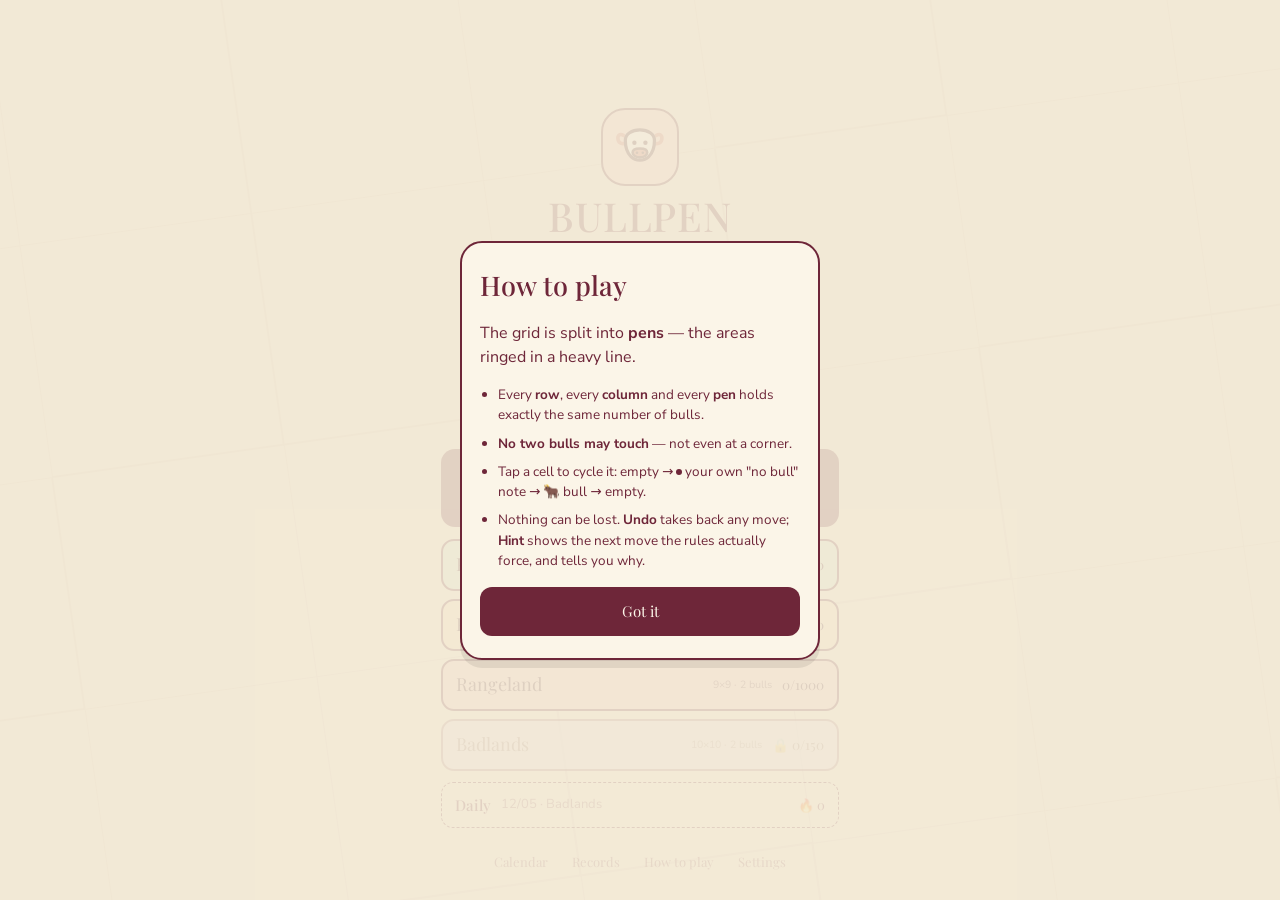
==== index.html @ 4e5bcc03 "Point at the hinted line with arrows, and make the trial hints opt-in Two changes Ruta asked for aft" ====
<!DOCTYPE html>
<html lang="en">
<head>
<meta charset="utf-8">
<meta name="viewport" content="width=device-width, initial-scale=1, viewport-fit=cover, user-scalable=no">
<meta name="theme-color" content="#F3EAD6" id="meta-theme">
<meta name="color-scheme" content="light dark">
<meta name="description" content="Star Battle, penned. Place the bulls so every row, column and pen holds its quota — and no two ever touch.">
<!-- the three iOS ones -->
<meta name="apple-mobile-web-app-capable" content="yes">
<meta name="apple-mobile-web-app-status-bar-style" content="default">
<meta name="apple-mobile-web-app-title" content="BULLPEN">
<meta name="mobile-web-app-capable" content="yes">
<title>BULLPEN</title>
<link rel="manifest" href="manifest.webmanifest">
<link rel="apple-touch-icon" href="icons/apple-touch-icon.png">
<link rel="icon" href="icons/favicon-32.png" sizes="32x32">
<link rel="preconnect" href="https://fonts.googleapis.com">
<link rel="preconnect" href="https://fonts.gstatic.com" crossorigin>
<link href="https://fonts.googleapis.com/css2?family=Playfair+Display:ital,wght@0,400;0,500;0,600;1,400;1,600&family=Nunito+Sans:wght@400;600;700&display=swap" rel="stylesheet">
<link rel="stylesheet" href="css/style.css">
</head>
<body>

<!-- The bull mark, defined once and instanced everywhere. Per-instance colour
     comes from --horn / --face / --bullink, so one symbol serves every pen. -->
<svg width="0" height="0" style="position:absolute" aria-hidden="true">
  <symbol id="bull" viewBox="0 0 32 30">
    <path d="M6 8C3.5 6.5 2 8 2.5 10.5C3 13 5.5 13.5 7.5 12.5" stroke="var(--horn)" stroke-width="2.2" stroke-linecap="round" fill="none"/>
    <path d="M26 8c2.5-1.5 4 0 3.5 2.5C29 13 26.5 13.5 24.5 12.5" stroke="var(--horn)" stroke-width="2.2" stroke-linecap="round" fill="none"/>
    <path d="M7 11c0-4 4-6.5 9-6.5s9 2.5 9 6.5c0 5-1.5 8-3.5 10-1.6 1.6-3.4 2.2-5.5 2.2s-3.9-.6-5.5-2.2C8.5 19 7 16 7 11Z" fill="var(--face)" stroke="var(--bullink)" stroke-width="2"/>
    <circle cx="12.6" cy="12.4" r="1.35" fill="var(--bullink)"/>
    <circle cx="19.4" cy="12.4" r="1.35" fill="var(--bullink)"/>
    <path d="M11.5 18.5c0-1.6 2-2.5 4.5-2.5s4.5.9 4.5 2.5-2 3-4.5 3-4.5-1.4-4.5-3Z" fill="var(--horn)" stroke="var(--bullink)" stroke-width="1.6"/>
    <circle cx="14.2" cy="18.6" r=".8" fill="var(--bullink)"/>
    <circle cx="17.8" cy="18.6" r=".8" fill="var(--bullink)"/>
  </symbol>
</svg>

<!-- ============================================================== HOME -->
<section class="screen on" id="screen-home">
  <div class="plan" id="home-plan" aria-hidden="true"></div>
  <div class="pad home">
    <div class="grow half"></div>
    <div class="brand">
      <div class="appmark"><svg class="bullsvg"><use href="#bull"/></svg></div>
      <h1 class="title">BULLPEN</h1>
      <p class="tagline">One bull per pen. None may touch.</p>
    </div>
    <div class="grow"></div>

    <button class="primary" id="btn-continue" type="button">
      <span id="continue-main">Play</span><small id="continue-sub"></small>
    </button>

    <div class="tierrows" id="tier-list"></div>

    <button class="dailyrow" id="btn-daily" type="button">
      <b>Daily</b><span class="dim" id="daily-date"></span>
      <span class="streak" id="home-streak"></span>
    </button>

    <div class="homebar">
      <button class="linkbtn" id="btn-calendar" type="button">Calendar</button>
      <button class="linkbtn" id="btn-records" type="button">Records</button>
      <button class="linkbtn" id="btn-howto" type="button">How to play</button>
      <button class="linkbtn" id="btn-settings" type="button">Settings</button>
    </div>
  </div>
</section>

<!-- ============================================================== GAME -->
<section class="screen" id="screen-game">
  <div class="pad game">
    <div class="topbar">
      <button class="iconbtn" id="btn-map" type="button" aria-label="Level select">
        <span class="gridicon"><i></i><i></i><i></i><i></i><i></i><i></i><i></i><i></i><i></i></span>
      </button>
      <button class="iconbtn homebtn" id="btn-tohome" type="button" aria-label="Home">⌂</button>
      <!-- The timer pill IS the pause control. It already stands for elapsed
           time, so tapping it to stop the clock needs no explaining and costs
           the tight top bar no extra chrome. -->
      <button class="timer" id="btn-pause" type="button" aria-label="Pause">
        <span class="pausebars" aria-hidden="true"><i></i><i></i></span>
        <span id="timer">0:00</span>
      </button>
    </div>

    <div class="levelbar">
      <div class="bignum" id="big-num"></div>
      <div class="levelrow">
        <button class="arw" id="btn-prev" type="button" aria-label="Previous level">◀</button>
        <span class="lbl" id="level-lbl">Level</span>
        <button class="arw" id="btn-next" type="button" aria-label="Next level">▶</button>
      </div>
      <!-- The rule of the board you are actually on, in words. Driven by
           Game.k, so it can never disagree with the grid above it. -->
      <div class="rulelbl" id="rule-lbl"></div>
    </div>

    <!-- The board and its hint gutter. The markers live OUTSIDE .board because
         .board clips to its own rounded frame; they sit in .pad's 16px padding. -->
    <div class="boardwrap" id="boardwrap">
      <div class="board" id="board"></div>
      <div class="hintmarks" id="hintmarks" aria-hidden="true"></div>
    </div>

    <div class="remain">
      <div class="lbl">Remaining Bulls</div>
      <div class="pips" id="remain-pips"></div>
    </div>

    <div class="hintbar" id="hintbar" hidden></div>

    <div class="tools">
      <button class="tool" id="btn-clear" type="button"><b>🗑</b><span>Clear</span></button>
      <button class="tool" id="btn-undo" type="button"><b>↺</b><span>Undo</span></button>
      <button class="tool" id="btn-hint" type="button"><b>💡</b><span>Hint</span></button>
    </div>
  </div>
</section>

<!-- =========================================================== LEVEL MAP -->
<section class="screen" id="screen-map">
  <div class="pad">
    <div class="pagehead">
      <button class="iconbtn" id="map-back" type="button" aria-label="Back">‹</button>
      <div><h2 id="map-name">Paddock</h2><p class="sub" id="map-sub"></p></div>
    </div>
    <div class="chips" id="map-tiers"></div>
    <div class="gate" id="map-gate" hidden></div>
    <div class="pagestrip" id="map-pages"></div>
    <div class="lvlgrid" id="map-grid"></div>
  </div>
</section>

<!-- ============================================================= DAILY -->
<section class="screen" id="screen-daily">
  <div class="pad">
    <div class="pagehead">
      <button class="iconbtn" id="daily-back" type="button" aria-label="Back">‹</button>
      <div><h2>Daily</h2><p class="sub" id="daily-month"></p></div>
    </div>
    <button class="primary" id="btn-daily-play" type="button">
      <span id="daily-play-main">Play today</span><small id="daily-play-sub"></small>
    </button>
    <div class="streakbar">
      <div><b id="daily-streak-n">0</b><span id="daily-streak-lab">day streak</span></div>
      <div class="freezes" id="daily-freezes"></div>
    </div>
    <div class="cal">
      <div class="calhead" id="cal-head"></div>
      <div class="calgrid" id="cal-grid"></div>
    </div>
    <p class="note">Past days stay playable. Future days unlock on the day.</p>
  </div>
</section>

<!-- =========================================================== RECORDS -->
<section class="screen" id="screen-records">
  <div class="pad">
    <div class="pagehead">
      <button class="iconbtn" id="records-back" type="button" aria-label="Back">‹</button>
      <div><h2>Records</h2><p class="sub">Best, average and where you're heading.</p></div>
    </div>
    <div id="records-list"></div>
    <div class="recdaily" id="records-daily"></div>
  </div>
</section>

<!-- ========================================================== SETTINGS -->
<section class="screen" id="screen-settings">
  <div class="pad">
    <div class="pagehead">
      <button class="iconbtn" id="settings-back" type="button" aria-label="Back">‹</button>
      <div><h2>Settings</h2><p class="sub">Theme, sound and progress.</p></div>
    </div>
    <h3 class="seth">Theme</h3>
    <div class="themes" id="theme-list"></div>
    <h3 class="seth">Sound</h3>
    <button class="rowbtn" id="btn-mute" type="button">Sound<span id="mute-state">On</span></button>
    <h3 class="seth">Progress</h3>
    <button class="rowbtn" id="btn-howto2" type="button">How to play<span>›</span></button>
    <button class="rowbtn danger" id="btn-reset" type="button">Reset all progress<span>⌫</span></button>
    <p class="note" id="about-line"></p>
  </div>
</section>

<!-- ============================================================== WIN -->
<div class="dlg" id="dlg-win">
  <div class="confetti" id="confetti" aria-hidden="true"></div>
  <div class="wincard">
    <div class="bulltop"><svg class="bullsvg"><use href="#bull"/></svg></div>
    <div class="winboard" id="winboard" aria-hidden="true"></div>
    <h3 id="win-word">Penned!</h3>
    <p class="sublbl" id="win-sub"></p>
    <div class="starrow" id="win-stars">
      <span class="st"><svg class="bullsvg"><use href="#bull"/></svg></span>
      <span class="st"><svg class="bullsvg"><use href="#bull"/></svg></span>
      <span class="st"><svg class="bullsvg"><use href="#bull"/></svg></span>
    </div>
    <div class="stats">
      <div class="stat"><b id="win-time">0:00</b><span>Time</span></div>
      <div class="stat"><b id="win-mid-v">—</b><span id="win-mid-k">Par</span></div>
      <div class="stat"><b id="win-best">—</b><span id="win-best-k">Your best</span></div>
    </div>
    <div class="rankbadge" id="win-rank" hidden></div>
    <p class="best" id="win-note"></p>
    <div class="winbtns">
      <button class="wb ghost" id="btn-win-home" type="button">Home</button>
      <button class="wb solid" id="btn-win-next" type="button">Next ▶</button>
    </div>
  </div>
</div>

<!-- ============================================================= PAUSE -->
<!-- OPAQUE, not a blur: a blurred board can be read off a screenshot, and a
     pause that leaves the board legible stops the clock without stopping the
     solving — which would make par, records and every best time meaningless. -->
<div class="pauseveil" id="pause-veil" hidden>
  <div class="pausecard">
    <div class="bulltop"><svg class="bullsvg"><use href="#bull"/></svg></div>
    <h3>Paused</h3>
    <p class="sublbl" id="pause-where"></p>
    <div class="pauseclock" id="pause-time">0:00</div>
    <p class="best">The board is covered and the clock is stopped.</p>
    <div class="winbtns">
      <button class="wb ghost" id="btn-pause-home" type="button">Home</button>
      <button class="wb solid" id="btn-pause-resume" type="button">Resume</button>
    </div>
  </div>
</div>

<!-- ============================================================ HOW TO -->
<div class="dlg" id="dlg-howto">
  <div class="wincard howto">
    <h3>How to play</h3>
    <p>The grid is split into <b>pens</b> — the areas ringed in a heavy line.</p>
    <ul>
      <li>Every <b>row</b>, every <b>column</b> and every <b>pen</b> holds exactly the same number of bulls.</li>
      <li><b>No two bulls may touch</b> — not even at a corner.</li>
      <li>Tap a cell to cycle it: empty → <span class="inlinedot"></span> your own "no bull" note → 🐂 bull → empty.</li>
      <li>Nothing can be lost. <b>Undo</b> takes back any move; <b>Hint</b> shows the next move the rules actually force, and tells you why.</li>
    </ul>
    <div class="winbtns one">
      <button class="wb solid" id="btn-howto-close" type="button">Got it</button>
    </div>
  </div>
</div>

<!-- ======================================================== BUSY VEIL -->
<div class="busy" id="busy" hidden><span>Laying out the pens…</span></div>

<!-- the certified logic core, in load order -->
<script src="js/rng.js"></script>
<script src="js/solver.js"></script>
<script src="js/generator.js"></script>
<!-- the shared meta-layer, vendored by games/_shared/sync.js -->
<script src="js/meta/store.js"></script>
<script src="js/meta/rng.js"></script>
<script src="js/meta/progress.js"></script>
<script src="js/meta/daily.js"></script>
<script src="js/meta/records.js"></script>
<script src="js/meta/rank.js"></script>
<script src="js/meta/index.js"></script>
<!-- the app layer -->
<script src="js/par.js"></script>
<script src="js/levels.js"></script>
<script src="js/meta-config.js"></script>
<script src="js/theme.js"></script>
<script src="js/sound.js"></script>
<script src="js/game.js"></script>
<script src="js/meta-ui.js"></script>
<script src="js/ui.js"></script>
</body>
</html>
---- css/style.css ----
/* BULLPEN — the whole stylesheet.

   Soft paper-flat, per the brief: no gradients, no glass, no neumorphism. One
   very soft shadow, on cards only. The board is ruled, not raised. Spacing
   snaps to 4 / 8 / 16 / 24 / 32. Every colour is a custom property set by
   js/theme.js, so a theme switch never needs a re-render.

   Mobile-first, iPhone portrait; the desktop rule at the bottom just centres
   the same 430px column. */

:root {
  --bg: #F3EAD6; --card: #FBF5E8; --chip: #E7DCC2;
  --rule: #6E2639; --ink: #6E2639; --face: #fff; --bullink: #4a1b28;
  --serif: "Playfair Display", Georgia, serif;
  --sans: "Nunito Sans", system-ui, -apple-system, sans-serif;
  --pad: 16px;
}

* { box-sizing: border-box; -webkit-tap-highlight-color: transparent; }

html, body {
  margin: 0; padding: 0; height: 100%;
  background: var(--bg); color: var(--ink);
  font-family: var(--sans); line-height: 1.5;
  /* pull-to-refresh and rubber-banding off: the board is a tap surface */
  overscroll-behavior: none;
  -webkit-text-size-adjust: 100%;
}

button { font: inherit; color: inherit; background: none; border: 0; cursor: pointer; }
h1, h2, h3, .serif { font-family: var(--serif); font-weight: 500; }

/* Every tappable thing gets the app's tactile snap. */
button:active, .tappable:active { transform: scale(.92); }
button, .tappable { transition: transform .12s cubic-bezier(.34,1.4,.64,1); }
@media (prefers-reduced-motion: reduce) {
  * { animation-duration: .001ms !important; transition-duration: .001ms !important; }
}

/* ------------------------------------------------------------- screens */

.screen {
  position: fixed; inset: 0; display: none; overflow-y: auto; overflow-x: hidden;
  -webkit-overflow-scrolling: touch;
}
.screen.on { display: block; animation: rise .26s ease both; }
@keyframes rise { from { opacity: 0; transform: translateY(8px); } to { opacity: 1; transform: none; } }

.pad {
  position: relative; z-index: 2;
  min-height: 100%;
  padding: calc(env(safe-area-inset-top) + 16px) calc(env(safe-area-inset-right) + var(--pad))
           calc(env(safe-area-inset-bottom) + 16px) calc(env(safe-area-inset-left) + var(--pad));
  display: flex; flex-direction: column;
}
.grow { flex: 1 1 auto; min-height: 8px; }
.grow.half { flex: .5; }
.dim { opacity: .65; }
.note { font-size: 12px; opacity: .6; margin: 16px 0 0; }

/* --------------------------------------------------------------- home */

/* The stock plan: the pen boundaries themselves drawn large across the whole
   screen, tilted, at ~13%. Built by js/meta-ui.js from a fixed 7x7 map. */
.plan {
  position: absolute; inset: -8% -14%; z-index: 1; opacity: .13;
  display: grid; grid-template-columns: repeat(7, 1fr);
  transform: rotate(-8deg); pointer-events: none;
}
.is-dark .plan { opacity: .17; }
.plan i { display: block; aspect-ratio: 1; }

.brand { text-align: center; }
.appmark {
  width: 78px; height: 78px; margin: 0 auto 10px; border-radius: 24px;
  background: var(--p0f); border: 2.5px solid var(--rule);
  display: flex; align-items: center; justify-content: center;
  --horn: var(--p0d);
}
.appmark .bullsvg { width: 70%; height: 70%; }
.bullsvg { width: 100%; height: 100%; display: block; }
.title { font-size: 40px; letter-spacing: .02em; margin: 0; line-height: 1; }
.tagline { font-family: var(--serif); font-style: italic; font-size: 14.5px; opacity: .72; margin: 8px 0 0; }

.primary {
  display: block; width: 100%; background: var(--rule); color: var(--card);
  border-radius: 14px; text-align: center; font-family: var(--serif); font-size: 19px;
  padding: 15px; margin-bottom: 12px; min-height: 44px;
}
.primary small {
  display: block; font-family: var(--sans); font-size: 11px; opacity: .75;
  letter-spacing: .1em; text-transform: uppercase; margin-top: 3px;
}

.tierrows { display: grid; gap: 8px; margin-bottom: 11px; }
.tierrow {
  display: flex; align-items: center; gap: 10px; width: 100%;
  border: 2.5px solid var(--rule); border-radius: 13px; padding: 0 13px;
  min-height: 52px; color: var(--bullink); text-align: left;
}
.is-dark .tierrow { color: var(--ink); }
.tierrow .nm { font-family: var(--serif); font-size: 18px; flex: 1; }
.tierrow .mt { font-size: 10.5px; opacity: .72; }
.tierrow .pg { font-family: var(--serif); font-size: 13.5px; }
.tierrow.locked { opacity: .55; }

.dailyrow {
  display: flex; align-items: center; gap: 10px; width: 100%;
  padding: 11px 13px; border-radius: 12px; border: 1.5px dashed var(--rule);
  font-size: 13px; min-height: 44px;
}
.dailyrow b { font-family: var(--serif); font-size: 15px; font-weight: 500; }
.dailyrow .streak { margin-left: auto; font-family: var(--serif); font-size: 13px; }
.dailyrow.done { background: var(--chip); border-style: solid; }

.homebar { display: flex; justify-content: center; gap: 4px; margin-top: 12px; flex-wrap: wrap; }
.linkbtn {
  font-family: var(--serif); font-size: 13px; opacity: .72; padding: 10px 10px; min-height: 44px;
}

/* --------------------------------------------------------------- game */

.game { padding-top: calc(env(safe-area-inset-top) + 10px); }
.topbar { display: flex; align-items: center; gap: 8px; }
.iconbtn {
  min-width: 44px; min-height: 44px; display: flex; align-items: center; justify-content: center;
  font-size: 22px; font-family: var(--serif);
}
.gridicon { display: grid; grid-template-columns: repeat(3, 4px); gap: 3.5px; }
.gridicon i { width: 4px; height: 4px; border-radius: 50%; background: var(--ink); display: block; }
.homebtn { font-size: 24px; }
/* The timer pill doubles as the pause button, so it carries a full 44px target
   and the two pause bars that say so. */
.timer {
  margin-left: auto; font-family: var(--serif); font-size: 14px; background: var(--chip);
  border-radius: 99px; padding: 6px 14px; font-variant-numeric: tabular-nums;
  min-height: 44px; display: flex; align-items: center; gap: 8px;
}
.pausebars { display: flex; gap: 3px; }
.pausebars i { display: block; width: 3px; height: 12px; border-radius: 1px; background: var(--ink); opacity: .75; }

.levelbar { position: relative; height: 78px; text-align: center; }
.bignum {
  font-family: var(--serif); font-size: 72px; line-height: 1; opacity: .15;
  position: absolute; inset: 0; pointer-events: none;
}
/* On dailies the numeral is the day of the month, which on its own reads like
   a level number. The month is stacked above it, smaller and italic, so it
   scans as "August 11" while staying as narrow as a level's numeral — set
   beside the day it pushed the watermark out past the title. It inherits
   .bignum's opacity, so it stays a watermark. */
.bignum.bignum-date {
  display: flex; flex-direction: column; align-items: center; justify-content: center;
  font-size: 54px;
}
.bignum-mo {
  font-size: 16px; font-style: italic; line-height: 1; letter-spacing: .06em;
}
/* The rule sub-line sits INSIDE the levelbar's existing 78px, so naming the
   bull count costs the board no vertical space at any grid size. */
.levelrow { position: absolute; inset: 0 0 15px; display: flex; align-items: center; justify-content: center; gap: 22px; }
.rulelbl {
  position: absolute; left: 0; right: 0; bottom: 2px;
  font-family: var(--serif); font-style: italic; font-size: 12.5px; line-height: 1.1;
  opacity: .62; text-align: center;
  white-space: nowrap; overflow: hidden; text-overflow: ellipsis;
}
.levelrow .lbl { font-family: var(--serif); font-style: italic; font-size: 17px; }
.levelrow .arw { opacity: .7; font-size: 13px; min-width: 44px; min-height: 44px; }
.levelrow .arw[disabled] { opacity: .2; }

.board {
  display: grid; border: 3px solid var(--rule); border-radius: 10px; overflow: hidden;
  /* touch-action:none, not manipulation: a drag across the board paints dots
     and must not scroll the page under the finger. The page still scrolls
     normally everywhere outside the board. */
  width: 100%; touch-action: none;
  -webkit-user-select: none; user-select: none;
}
.cell {
  aspect-ratio: 1; display: flex; align-items: center; justify-content: center;
  position: relative; padding: 0;
  border-right: 1px solid rgba(0,0,0,.13); border-bottom: 1px solid rgba(0,0,0,.13);
  background: var(--pf);
  --horn: var(--pd);
  transition: background-color .2s ease;
}
.is-dark .cell { border-right-color: rgba(255,255,255,.10); border-bottom-color: rgba(255,255,255,.10); }
.cell.pR { border-right: 2.5px solid var(--rule); }
.cell.pB { border-bottom: 2.5px solid var(--rule); }
.cell.penDone { filter: saturate(1.45) brightness(.94); }
.cell .dot { width: 5.5px; height: 5.5px; border-radius: 50%; background: var(--pd); display: block; }
.cell .bullsvg { width: 78%; height: 78%; }

/* Dots are scratch notes: instant. Bulls LAND — the one committed act. */
.cell.landed .bullsvg { animation: land .22s cubic-bezier(.3,1.5,.5,1) both; }
@keyframes land {
  0% { transform: scale(.3); opacity: 0; }
  70% { transform: scale(1.12); opacity: 1; }
  100% { transform: scale(1); }
}
/* Only the offending unit shakes, never the screen. */
.cell.bad { animation: shake .34s ease; box-shadow: inset 0 0 0 2.5px var(--rule); }
@keyframes shake {
  0%,100% { transform: translateX(0); }
  20% { transform: translateX(-4px); } 45% { transform: translateX(4px); }
  70% { transform: translateX(-2px); }
}
.cell.hinted { box-shadow: inset 0 0 0 3px var(--rule); animation: pulse 1.1s ease 2; }
/* The units the hint sentence names read as BRIGHTER THAN THE REST — they keep
   their true pen colours and everything else is veiled. On a board where every
   cell is already coloured, tinting the named cells fought those colours;
   dimming their surroundings does not, and it is what "that line, there" looks
   like. Three steps: the units that still owe bulls (untouched), the units
   those bulls must come out of (half-veiled), the rest (veiled).

   The veil is a pseudo-element over the pen fill and UNDER the cell's contents,
   so the player's own dots and bulls stay fully legible everywhere — dimming a
   cell must never hide her own work. */
.cell.hint-off::before, .cell.hint-cover::before {
  content: ""; position: absolute; inset: 0; background: var(--bg); pointer-events: none;
}
.cell.hint-off::before { opacity: .58; }
.cell.hint-cover::before { opacity: .2; }
.cell > * { position: relative; z-index: 1; }
.cell.hint-cue { box-shadow: inset 0 0 0 2px var(--rule); }

/* The margin triangles: which row, which column, without counting cells out by
   hand. They sit in .pad's padding, outside .board's rounded clip. */
.boardwrap { position: relative; }
.hintmarks { position: absolute; inset: 0; pointer-events: none; }
.hintmarks .hm {
  position: absolute; font-size: 11px; line-height: 1; font-style: normal;
  color: var(--rule); animation: hmIn .22s ease both;
}
/* A row marker is placed by `top` and a column marker by `left`, so each centres
   on that one axis only — centring both would drag the marker off the -13px
   gutter anchor it was placed against. */
.hintmarks .hm-row { transform: translateY(-50%); }
.hintmarks .hm-col { transform: translateX(-50%); }
/* A cover line is secondary, but its marker is still the only thing saying
   WHICH line — too faint to find would defeat the point. */
.hintmarks .hm.cover { opacity: .7; }
@keyframes hmIn { from { opacity: 0; } }
@keyframes pulse { 0%,100% { opacity: 1; } 50% { opacity: .55; } }
/* The solved wave. */
.cell.wave .bullsvg { animation: wave .5s ease both; }
@keyframes wave {
  0% { transform: none; } 40% { transform: translateY(-7px) scale(1.14); } 100% { transform: none; }
}

.remain { margin-top: 12px; }
.remain .lbl { font-family: var(--serif); font-style: italic; font-size: 14px; }
.remain .pips { display: flex; gap: 5px; margin-top: 5px; flex-wrap: wrap; }
.remain .pips i { width: 7px; height: 7px; border-radius: 50%; background: var(--ink); display: block; }
.remain .pips i.off { opacity: .17; }

.hintbar {
  margin-top: 12px; background: var(--card); border: 2px solid var(--rule); border-radius: 12px;
  padding: 10px 12px; font-size: 12.5px; box-shadow: 0 6px 0 rgba(0,0,0,.06);
}
.hintbar b { font-family: var(--serif); font-size: 14.5px; font-weight: 500; display: block; margin-bottom: 2px; }
/* Chips that echo the board wash, so the named units are findable at a glance. */
.hintbar .hintrefs { display: flex; flex-wrap: wrap; gap: 5px; margin-top: 8px; }
.hintbar .hintrefs i {
  font-style: normal; font-size: 11.5px; padding: 2px 7px; border-radius: 999px;
  border: 1px solid var(--rule);
}
.hintbar .hintrefs i.focus { background: rgba(122,26,42,.26); }
.hintbar .hintrefs i.cover { background: rgba(122,26,42,.13); }
.is-dark .hintbar .hintrefs i.focus { background: rgba(255,255,255,.22); }
.is-dark .hintbar .hintrefs i.cover { background: rgba(255,255,255,.11); }
.hintbar .free { display: block; margin-top: 6px; font-size: 11.5px; opacity: .7; }
/* The opt-in for the trial sweep. A real button, because it spends a hint. */
.hintbar .hintmore {
  display: block; width: 100%; margin-top: 10px; min-height: 44px;
  background: var(--chip); border-radius: 10px;
  font-family: var(--serif); font-size: 13.5px;
}

.tools { display: flex; gap: 12px; justify-content: center; margin-top: auto; padding-top: 16px; }
.tool {
  flex: 1; max-width: 110px; min-height: 56px; border-radius: 14px; background: var(--chip);
  display: flex; flex-direction: column; align-items: center; justify-content: center; gap: 2px;
}
.tool b { font-size: 20px; font-weight: 400; line-height: 1; }
.tool span { font-family: var(--serif); font-size: 12px; }
.tool[disabled] { opacity: .35; }

/* ---------------------------------------------------------- sub-screens */

.pagehead { display: flex; align-items: flex-start; gap: 8px; margin-bottom: 16px; }
.pagehead h2 { font-size: 24px; margin: 4px 0 0; }
.pagehead .sub { font-size: 12px; opacity: .65; margin: 2px 0 0; }
.pagehead .iconbtn { font-size: 30px; margin-left: -8px; }

.chips { display: flex; gap: 6px; overflow-x: auto; padding-bottom: 8px; margin-bottom: 8px; }
.chip {
  border: 2px solid var(--rule); border-radius: 99px; padding: 8px 14px; min-height: 44px;
  font-family: var(--serif); font-size: 13px; white-space: nowrap; opacity: .6;
}
.chip.on { background: var(--rule); color: var(--card); opacity: 1; }
.chip.locked { border-style: dashed; }

.gate {
  background: var(--chip); border-radius: 12px; padding: 12px; font-size: 12.5px; margin-bottom: 12px;
}
.gate .bar { display: block; height: 6px; border-radius: 99px; background: rgba(0,0,0,.12); margin-top: 8px; }
.gate .bar i { display: block; height: 100%; border-radius: 99px; background: var(--rule); }

.pagestrip { display: flex; gap: 6px; overflow-x: auto; padding-bottom: 8px; margin-bottom: 12px; }
.pagestrip button {
  min-width: 62px; min-height: 44px; border-radius: 10px; background: var(--chip);
  font-family: var(--serif); font-size: 12.5px; white-space: nowrap;
}
.pagestrip button.on { background: var(--rule); color: var(--card); }

.lvlgrid { display: grid; grid-template-columns: repeat(5, 1fr); gap: 8px; padding-bottom: 24px; }
.lvl {
  aspect-ratio: 1; border-radius: 12px; background: var(--chip); border: 2px solid transparent;
  display: flex; flex-direction: column; align-items: center; justify-content: center; gap: 3px;
  min-height: 56px;
}
.lvl .n { font-family: var(--serif); font-size: 15px; }
.lvl.done { background: var(--p3f); color: var(--bullink); }
.is-dark .lvl.done { color: var(--ink); }
.lvl.cur { border-color: var(--rule); }
.lvl.locked { opacity: .35; }
.pips3 { display: flex; gap: 3px; }
.pips3 i { width: 5px; height: 5px; border-radius: 1.5px; background: currentColor; opacity: .2; }
.pips3 i.on { opacity: 1; }

.streakbar {
  display: flex; align-items: center; gap: 12px; background: var(--chip);
  border-radius: 14px; padding: 12px 16px; margin-bottom: 16px;
}
.streakbar b { font-family: var(--serif); font-size: 26px; display: block; line-height: 1; }
.streakbar span { font-size: 11px; opacity: .65; }
.freezes { margin-left: auto; display: flex; gap: 5px; }
.freezes i { width: 9px; height: 9px; border-radius: 50%; background: var(--rule); opacity: .2; display: block; }
.freezes i.on { opacity: .85; }

.calhead, .calgrid { display: grid; grid-template-columns: repeat(7, 1fr); gap: 5px; }
.calhead { margin-bottom: 5px; }
.calhead .dow { text-align: center; font-size: 10px; opacity: .5; }
.day {
  aspect-ratio: 1; border-radius: 10px; background: var(--chip); font-size: 13px;
  display: flex; align-items: center; justify-content: center; min-height: 40px;
}
.day.solved { background: var(--p3f); color: var(--bullink); font-weight: 700; }
.is-dark .day.solved { color: var(--ink); }
.day.today { border: 2px solid var(--rule); }
.day.future { opacity: .3; }

.rec { background: var(--card); border-radius: 14px; padding: 14px; margin-bottom: 10px; box-shadow: 0 6px 0 rgba(0,0,0,.05); }
.rechead { display: flex; align-items: baseline; gap: 8px; }
.rechead .nm { font-family: var(--serif); font-size: 18px; }
.rechead .sz { font-size: 11px; opacity: .6; }
.recstats { display: grid; grid-template-columns: repeat(3, 1fr); gap: 8px; margin-top: 10px; }
.recstats span { font-size: 10px; opacity: .6; text-transform: uppercase; letter-spacing: .08em; }
.recstats b { display: block; font-family: var(--serif); font-size: 19px; letter-spacing: 0; text-transform: none; opacity: 1; }
.trend { margin-top: 10px; font-size: 12px; opacity: .8; }
.recdaily { background: var(--chip); border-radius: 12px; padding: 12px; font-size: 12.5px; }

.seth { font-size: 13px; letter-spacing: .12em; text-transform: uppercase; opacity: .55; margin: 16px 0 8px; }
.themes { display: grid; grid-template-columns: repeat(2, 1fr); gap: 8px; }
.themebtn {
  display: flex; align-items: center; gap: 10px; border: 2px solid var(--rule); border-radius: 12px;
  padding: 12px; min-height: 52px; font-family: var(--serif); font-size: 14px; opacity: .6;
}
.themebtn.on { opacity: 1; background: var(--chip); }
.themebtn i { width: 20px; height: 20px; border-radius: 6px; border: 1.5px solid var(--rule); display: block; }
.rowbtn {
  display: flex; width: 100%; align-items: center; justify-content: space-between;
  background: var(--chip); border-radius: 12px; padding: 14px; min-height: 52px;
  font-family: var(--serif); font-size: 15px; margin-bottom: 8px;
}
.rowbtn.danger { color: #b0303c; }
.is-dark .rowbtn.danger { color: #F0AFA9; }

/* ---------------------------------------------------------------- win */

.dlg {
  position: fixed; inset: 0; z-index: 40; display: none;
  flex-direction: column; overflow-y: auto;
  padding: calc(env(safe-area-inset-top) + 62px) 20px calc(env(safe-area-inset-bottom) + 20px);
  background: color-mix(in srgb, var(--bg) 88%, transparent);
}
.dlg.open { display: flex; animation: rise .3s ease both; }
.confetti { position: absolute; inset: 0; overflow: hidden; pointer-events: none; }
.confetti i {
  position: absolute; width: 8px; height: 8px; border-radius: 2px; opacity: .9; display: block;
  animation: fall linear both;
}
@keyframes fall {
  from { transform: translateY(-14vh) rotate(0deg); }
  to { transform: translateY(110vh) rotate(540deg); }
}

.wincard {
  position: relative; width: 100%; max-width: 360px; background: var(--card);
  border: 2.5px solid var(--rule); border-radius: 22px; padding: 22px 18px; text-align: center;
  box-shadow: 0 8px 0 rgba(0,0,0,.08);
  /* The bull tab hangs over the card's top edge, so the CARD must not clip —
     the dialog scrolls instead when the content is taller than the screen. */
  /* auto margins centre the card without ever clipping its top when the
     content is taller than the screen — the dialog scrolls instead. */
  margin: auto;
}
.wincard .bulltop {
  width: 62px; height: 62px; margin: -46px auto 8px; border-radius: 20px;
  background: var(--card); border: 2.5px solid var(--rule);
  display: flex; align-items: center; justify-content: center; --horn: var(--p0d);
}
.wincard .bulltop .bullsvg { width: 70%; height: 70%; }
/* The solved image comes first — a small render of the board that was just won. */
.winboard {
  display: grid; margin: 4px auto 12px; border: 2px solid var(--rule); border-radius: 6px;
  overflow: hidden; width: max-content;
}
.winboard i { display: block; position: relative; }
.winboard i.b::after {
  content: ""; position: absolute; inset: 22%; border-radius: 50%; background: var(--bullink);
}
.is-dark .winboard i.b::after { background: var(--face); }
.wincard h3 { font-size: 27px; margin: 0; }
.wincard .sublbl { font-family: var(--serif); font-style: italic; font-size: 13.5px; opacity: .7; margin: 2px 0 12px; }

/* Stars in the game's own vocabulary: three bull marks, not ★★★. */
.starrow { display: flex; gap: 12px; justify-content: center; margin-bottom: 14px; }
.starrow .st {
  width: 34px; height: 34px; border-radius: 10px; background: var(--chip);
  display: flex; align-items: center; justify-content: center; opacity: .28; --horn: var(--rule);
}
.starrow .st .bullsvg { width: 80%; height: 80%; }
.starrow .st.on { opacity: 1; background: var(--p2f); --horn: var(--p2d); }
.starrow .st.land { animation: landstar .42s cubic-bezier(.3,1.5,.5,1) both; }
@keyframes landstar {
  0% { transform: scale(.2) rotate(-16deg); } 70% { transform: scale(1.15); } 100% { transform: none; }
}

.stats { display: grid; grid-template-columns: repeat(3, 1fr); gap: 8px; margin-bottom: 12px; }
.stat { background: var(--chip); border-radius: 11px; padding: 9px 4px; }
.stat b { display: block; font-family: var(--serif); font-size: 19px; font-weight: 500; }
.stat span { font-size: 9.5px; letter-spacing: .1em; text-transform: uppercase; opacity: .62; }
/* The only saturated block on the screen. */
.rankbadge {
  background: var(--rule); color: var(--card); border-radius: 10px; padding: 8px;
  font-family: var(--serif); font-size: 12px; letter-spacing: .1em; margin-bottom: 12px;
}
.best { font-size: 12px; opacity: .75; margin: 0 0 14px; min-height: 1px; }
.winbtns { display: grid; grid-template-columns: 1fr 1fr; gap: 9px; }
.winbtns.one { grid-template-columns: 1fr; }
.wb { border-radius: 12px; padding: 13px; font-family: var(--serif); font-size: 15px; min-height: 48px; }
.wb.solid { background: var(--rule); color: var(--card); }
.wb.ghost { border: 2px solid var(--rule); }

.howto { text-align: left; }
.howto ul { padding-left: 18px; margin: 10px 0 16px; font-size: 13.5px; }
.howto li { margin-bottom: 8px; }
.inlinedot {
  display: inline-block; width: 6px; height: 6px; border-radius: 50%;
  background: var(--rule); vertical-align: middle;
}

/* -------------------------------------------------------------- pause */

/* Fully opaque in the theme's card colour — the board underneath must be
   invisible, not softened. Sits above the board but below the busy veil. */
.pauseveil {
  position: fixed; inset: 0; z-index: 50; display: flex; flex-direction: column;
  overflow-y: auto; background: var(--card);
  padding: calc(env(safe-area-inset-top) + 62px) 20px calc(env(safe-area-inset-bottom) + 20px);
  animation: rise .22s ease both;
}
.pauseveil[hidden] { display: none; }
.pausecard {
  position: relative; width: 100%; max-width: 340px; margin: auto; text-align: center;
  background: var(--bg); border: 2.5px solid var(--rule); border-radius: 22px;
  padding: 22px 18px; box-shadow: 0 8px 0 rgba(0,0,0,.08);
}
.pausecard .bulltop {
  width: 62px; height: 62px; margin: -46px auto 8px; border-radius: 20px;
  background: var(--bg); border: 2.5px solid var(--rule);
  display: flex; align-items: center; justify-content: center; --horn: var(--p0d);
}
.pausecard .bulltop .bullsvg { width: 70%; height: 70%; }
.pausecard h3 { font-size: 27px; margin: 0; }
.pausecard .sublbl {
  font-family: var(--serif); font-style: italic; font-size: 13.5px; opacity: .7; margin: 2px 0 0;
}
.pauseclock {
  font-family: var(--serif); font-size: 40px; line-height: 1.15;
  font-variant-numeric: tabular-nums; margin: 6px 0 4px;
}

.busy {
  position: fixed; inset: 0; z-index: 60; display: flex; align-items: center; justify-content: center;
  background: color-mix(in srgb, var(--bg) 82%, transparent);
  font-family: var(--serif); font-style: italic; font-size: 15px;
}
.busy[hidden] { display: none; }

/* --------------------------------------------------------------- desktop */
@media (min-width: 520px) {
  .pad { max-width: 430px; margin: 0 auto; }
  .dlg { padding: 40px; }
}
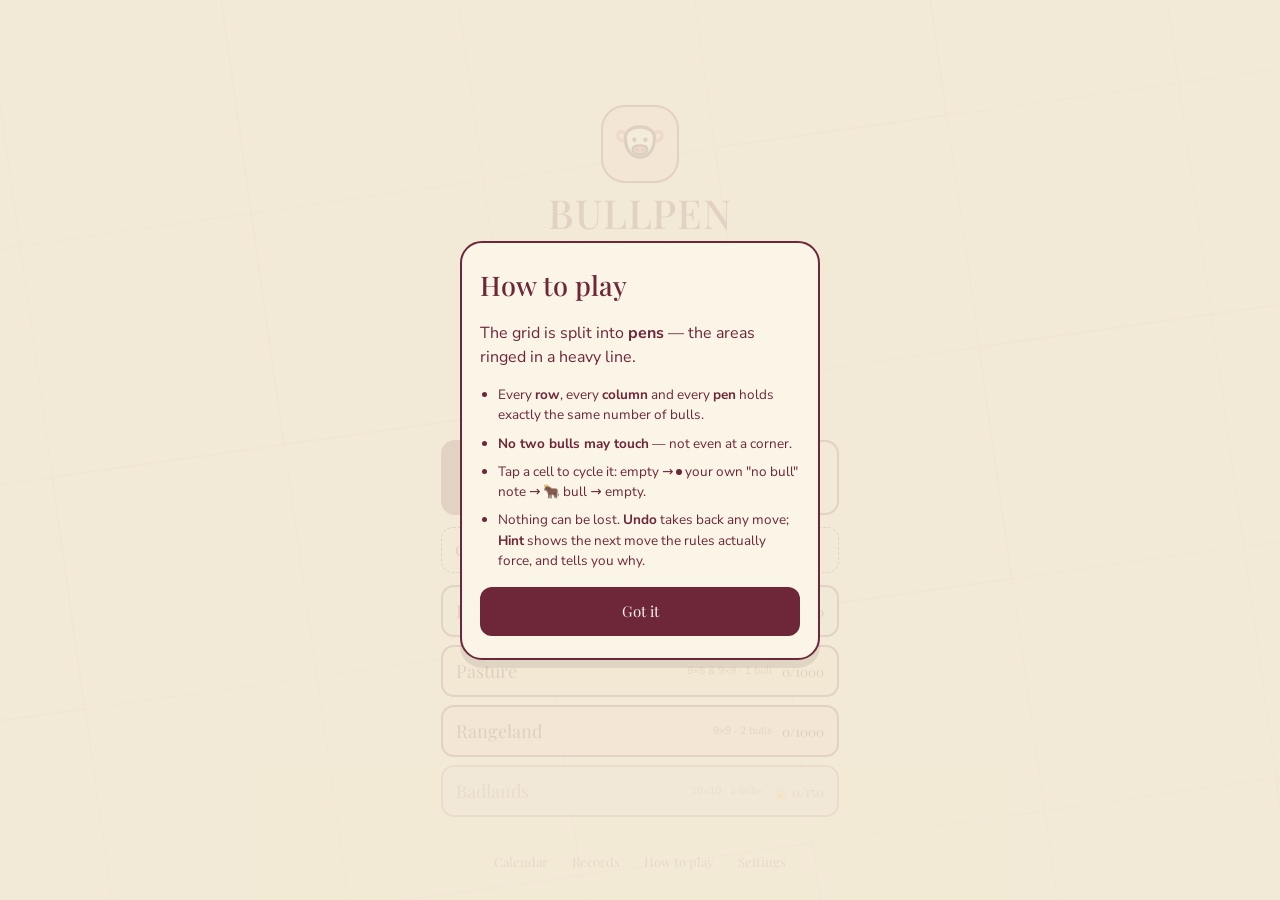
==== commit 207ccba2: "Split the daily into fixed Easy and Hard tracks Co-Authored-By: Claude Fable 5 <noreply@anthropic.co" ====
--- a/index.html
+++ b/index.html
@@ -49,16 +49,20 @@
     </div>
     <div class="grow"></div>
 
-    <button class="primary" id="btn-continue" type="button">
-      <span id="continue-main">Play</span><small id="continue-sub"></small>
+    <div class="dailies">
+      <button class="primary daily-easy" id="btn-daily-easy" type="button">
+        <span>Daily · Easy</span><small id="daily-easy-sub"></small>
+      </button>
+      <button class="primary ghost daily-hard" id="btn-daily-hard" type="button">
+        <span>Daily · Hard</span><small id="daily-hard-sub"></small>
+      </button>
+    </div>
+
+    <button class="dailyrow" id="btn-continue" type="button" hidden>
+      <b>Continue</b><span class="dim" id="continue-sub"></span>
     </button>
 
     <div class="tierrows" id="tier-list"></div>
-
-    <button class="dailyrow" id="btn-daily" type="button">
-      <b>Daily</b><span class="dim" id="daily-date"></span>
-      <span class="streak" id="home-streak"></span>
-    </button>
 
     <div class="homebar">
       <button class="linkbtn" id="btn-calendar" type="button">Calendar</button>
@@ -110,7 +114,12 @@
       <div class="pips" id="remain-pips"></div>
     </div>
 
-    <div class="hintbar" id="hintbar" hidden></div>
+    <!-- The close button lives in the markup, not in the text the hint rewrites,
+         so it binds once and can never go missing on a re-render. -->
+    <div class="hintbar" id="hintbar" hidden>
+      <button class="hintx" id="btn-hint-close" type="button" aria-label="Dismiss hint">✕</button>
+      <div id="hinttext"></div>
+    </div>
 
     <div class="tools">
       <button class="tool" id="btn-clear" type="button"><b>🗑</b><span>Clear</span></button>
@@ -140,6 +149,10 @@
     <div class="pagehead">
       <button class="iconbtn" id="daily-back" type="button" aria-label="Back">‹</button>
       <div><h2>Daily</h2><p class="sub" id="daily-month"></p></div>
+    </div>
+    <div class="chips" id="daily-tracks">
+      <button class="chip" type="button" data-track="easy">Easy</button>
+      <button class="chip" type="button" data-track="hard">Hard</button>
     </div>
     <button class="primary" id="btn-daily-play" type="button">
       <span id="daily-play-main">Play today</span><small id="daily-play-sub"></small>
@@ -177,8 +190,9 @@
     </div>
     <h3 class="seth">Theme</h3>
     <div class="themes" id="theme-list"></div>
-    <h3 class="seth">Sound</h3>
+    <h3 class="seth">Sound &amp; feel</h3>
     <button class="rowbtn" id="btn-mute" type="button">Sound<span id="mute-state">On</span></button>
+    <button class="rowbtn" id="btn-haptics" type="button">Vibration<span id="haptics-state">On</span></button>
     <h3 class="seth">Progress</h3>
     <button class="rowbtn" id="btn-howto2" type="button">How to play<span>›</span></button>
     <button class="rowbtn danger" id="btn-reset" type="button">Reset all progress<span>⌫</span></button>
@@ -269,6 +283,7 @@
 <script src="js/meta-config.js"></script>
 <script src="js/theme.js"></script>
 <script src="js/sound.js"></script>
+<script src="js/haptics.js"></script>
 <script src="js/game.js"></script>
 <script src="js/meta-ui.js"></script>
 <script src="js/ui.js"></script>
--- a/css/style.css
+++ b/css/style.css
@@ -14,6 +14,11 @@
   --serif: "Playfair Display", Georgia, serif;
   --sans: "Nunito Sans", system-ui, -apple-system, sans-serif;
   --pad: 16px;
+  /* THE hint heartbeat. Everything a hint points at — the mark it just placed
+     and the arrows against the line it named — beats on this one clock, so the
+     board reads as a single signal rather than two things ticking past each
+     other. One declaration, so they cannot drift apart in a later edit. */
+  --beat: 1.25s;
 }
 
 * { box-sizing: border-box; -webkit-tap-highlight-color: transparent; }
@@ -91,6 +96,18 @@
   display: block; font-family: var(--sans); font-size: 11px; opacity: .75;
   letter-spacing: .1em; text-transform: uppercase; margin-top: 3px;
 }
+
+/* Two dailies side by side in the primary slot. Hard is the outlined twin of
+   the filled Easy button, so the pair reads as one choice, not two features. */
+.dailies { display: flex; gap: 10px; }
+.dailies .primary { flex: 1; padding: 13px 8px; font-size: 17px; }
+.primary.ghost {
+  background: transparent; color: var(--rule);
+  border: 2px solid var(--rule);
+}
+.primary.done-daily { opacity: .62; }
+
+.dailyrow { margin-bottom: 12px; }
 
 .tierrows { display: grid; gap: 8px; margin-bottom: 11px; }
 .tierrow {
@@ -206,7 +223,24 @@
   20% { transform: translateX(-4px); } 45% { transform: translateX(4px); }
   70% { transform: translateX(-2px); }
 }
-.cell.hinted { box-shadow: inset 0 0 0 3px var(--rule); animation: pulse 1.1s ease 2; }
+/* The cell the hint just settled. The ring says where; the mark inside PULSES
+   so the eye lands on it without hunting — it keeps going for as long as the
+   hint is on screen, because a two-beat flash is over before you have looked up
+   from the sentence. Both stop the moment the hint is dismissed. */
+.cell.hinted { box-shadow: inset 0 0 0 3px var(--rule); }
+.cell.hinted .dot, .cell.hinted .bullsvg { animation: hintBeat var(--beat) ease-in-out infinite; }
+.cell.hinted .bullsvg { transform-origin: center; }
+/* THE pulse. One keyframe for everything a hint points at — the mark on the
+   board and the arrows in the margin — so they do not merely share a clock but
+   move alike. Same swell, same fade, same easing: one signal, in several
+   places, rather than one throbbing and another blinking.
+
+   1.25 and not more, because a bull is drawn at 78% of its cell and anything
+   past ~1.28 pushes it over the cell edge and into its neighbours. */
+@keyframes hintBeat {
+  0%, 100% { transform: scale(1);    opacity: 1; }
+  50%      { transform: scale(1.25); opacity: .45; }
+}
 /* The units the hint sentence names read as BRIGHTER THAN THE REST — they keep
    their true pen colours and everything else is veiled. On a board where every
    cell is already coloured, tinting the named cells fought those colours;
@@ -220,8 +254,15 @@
 .cell.hint-off::before, .cell.hint-cover::before {
   content: ""; position: absolute; inset: 0; background: var(--bg); pointer-events: none;
 }
-.cell.hint-off::before { opacity: .58; }
-.cell.hint-cover::before { opacity: .2; }
+.cell.hint-off::before { opacity: .82; }
+.cell.hint-cover::before { opacity: .34; }
+/* The dark ground needs a different veil. Veiling a dark pen towards the dark
+   background barely moves it — measured across all ten pens, the old treatment
+   separated the named line from the rest by 31% of luminance on cream but only
+   4.6% on Dark. Veiling to BLACK instead drops a dark pen well clear of its
+   neighbours, which is the same instruction the cream veil gives. */
+.is-dark .cell.hint-off::before { background: #000; opacity: .72; }
+.is-dark .cell.hint-cover::before { background: #000; opacity: .3; }
 .cell > * { position: relative; z-index: 1; }
 .cell.hint-cue { box-shadow: inset 0 0 0 2px var(--rule); }
 
@@ -231,18 +272,28 @@
 .hintmarks { position: absolute; inset: 0; pointer-events: none; }
 .hintmarks .hm {
   position: absolute; font-size: 11px; line-height: 1; font-style: normal;
-  color: var(--rule); animation: hmIn .22s ease both;
+  color: var(--rule);
 }
 /* A row marker is placed by `top` and a column marker by `left`, so each centres
    on that one axis only — centring both would drag the marker off the -13px
    gutter anchor it was placed against. */
 .hintmarks .hm-row { transform: translateY(-50%); }
 .hintmarks .hm-col { transform: translateX(-50%); }
-/* A cover line is secondary, but its marker is still the only thing saying
-   WHICH line — too faint to find would defeat the point. */
-.hintmarks .hm.cover { opacity: .7; }
-@keyframes hmIn { from { opacity: 0; } }
-@keyframes pulse { 0%,100% { opacity: 1; } 50% { opacity: .55; } }
+/* The triangles breathe rather than sit still: on a board this colourful a
+   static 11px glyph in the margin is easy to miss entirely. The INNER element
+   carries the animation — the marker itself is centred with a translate, and a
+   keyframe touching transform would discard it — and it runs the very same
+   hintBeat as the mark on the board, with no entrance fade and no delay, so the
+   two are identical in rate, phase and motion. */
+.hintmarks .hm > b {
+  display: block; font-weight: inherit;
+  animation: hintBeat var(--beat) ease-in-out infinite;
+}
+/* A cover line is the quieter half of the argument. It is dimmed STATICALLY on
+   the wrapper, and opacity multiplies through the nesting — so it beats through
+   the identical curve, just further down. A separate quieter keyframe would be
+   a second, subtly different blink, which is the thing this is fixing. */
+.hintmarks .hm.cover { opacity: .62; }
 /* The solved wave. */
 .cell.wave .bullsvg { animation: wave .5s ease both; }
 @keyframes wave {
@@ -260,6 +311,22 @@
   padding: 10px 12px; font-size: 12.5px; box-shadow: 0 6px 0 rgba(0,0,0,.06);
 }
 .hintbar b { font-family: var(--serif); font-size: 14.5px; font-weight: 500; display: block; margin-bottom: 2px; }
+/* The way out of a hint. A hint dims the whole board now, so leaving that state
+   must not require making a move on the board you may not want to make.
+
+   FLOATED, not absolute: a 44px target parked over the corner would sit on top
+   of the first line or two of the sentence. Floated, the text wraps around it
+   for exactly as many lines as it covers and no more. */
+.hintbar .hintx {
+  float: right; width: 44px; height: 44px; margin-left: 8px;
+  display: flex; align-items: flex-start; justify-content: flex-end;
+  padding: 7px 5px 0 0; font-size: 15px; opacity: .55;
+  /* Nudged by `position: relative`, NOT by negative margins: a negative margin
+     shrinks the space the float actually reserves, and the sentence then runs
+     under the glyph. This shifts what you see without touching what is kept
+     clear, so the text can never collide with it. */
+  position: relative; top: -6px; right: -6px;
+}
 /* Chips that echo the board wash, so the named units are findable at a glance. */
 .hintbar .hintrefs { display: flex; flex-wrap: wrap; gap: 5px; margin-top: 8px; }
 .hintbar .hintrefs i {
@@ -345,8 +412,16 @@
 .calhead .dow { text-align: center; font-size: 10px; opacity: .5; }
 .day {
   aspect-ratio: 1; border-radius: 10px; background: var(--chip); font-size: 13px;
-  display: flex; align-items: center; justify-content: center; min-height: 40px;
-}
+  display: flex; flex-direction: column; align-items: center; justify-content: center;
+  min-height: 40px; gap: 2px;
+}
+/* One dot per track under the day number — Easy then Hard — so the calendar
+   shows both tracks' solves no matter which chip is selected. */
+.day .dots { display: flex; gap: 3px; }
+.day .dots i { width: 4px; height: 4px; border-radius: 50%; background: var(--rule); opacity: .15; }
+.day .dots i.on { opacity: .95; }
+.day.solved .dots i { background: var(--bullink); }
+.is-dark .day.solved .dots i { background: var(--ink); }
 .day.solved { background: var(--p3f); color: var(--bullink); font-weight: 700; }
 .is-dark .day.solved { color: var(--ink); }
 .day.today { border: 2px solid var(--rule); }
@@ -376,6 +451,9 @@
   font-family: var(--serif); font-size: 15px; margin-bottom: 8px;
 }
 .rowbtn.danger { color: #b0303c; }
+/* A row the device cannot honour reads as unavailable rather than merely
+   sitting there ignoring taps. Matches the disabled level arrows. */
+.rowbtn:disabled { opacity: .45; }
 .is-dark .rowbtn.danger { color: #F0AFA9; }
 
 /* ---------------------------------------------------------------- win */
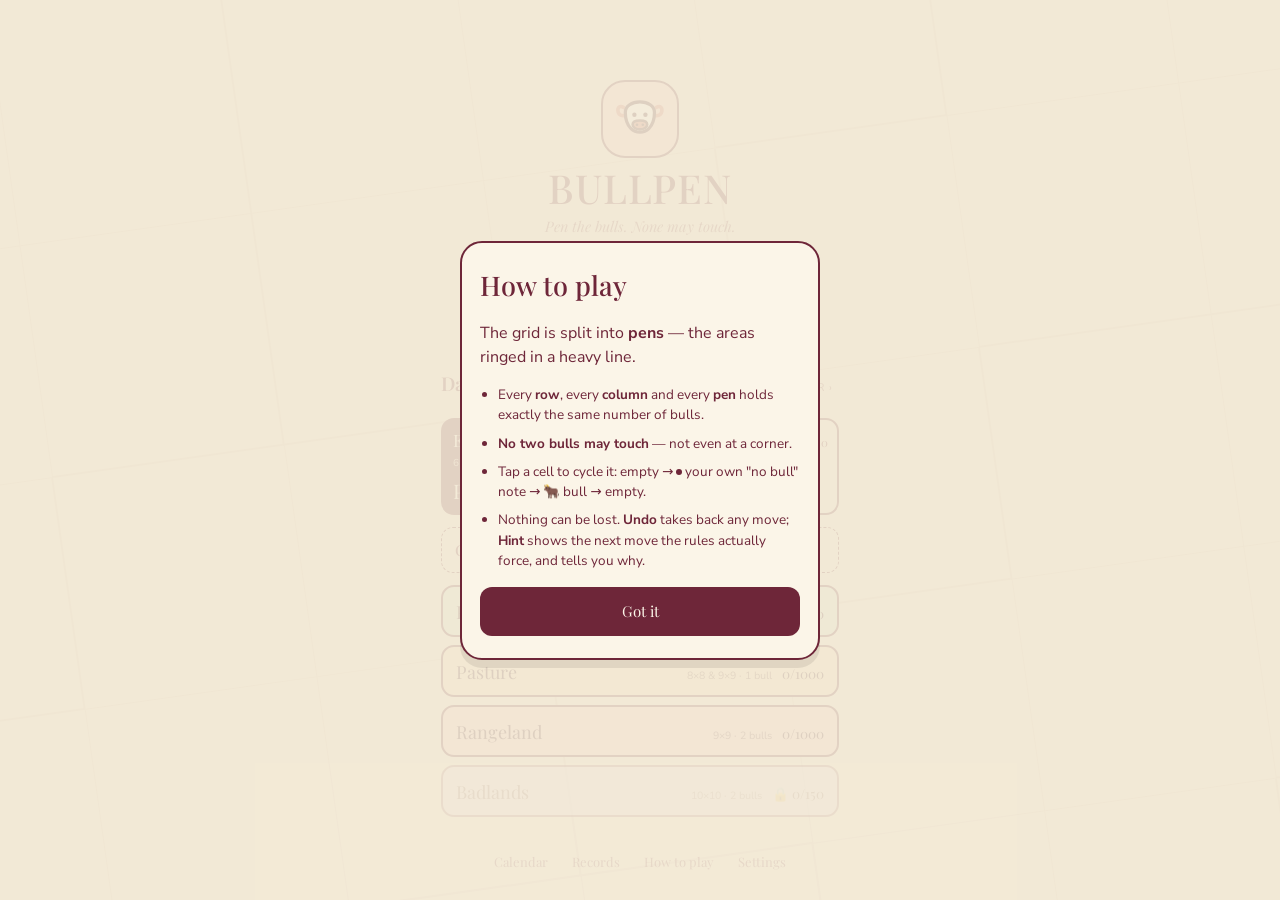
==== commit f9d9f89e: "Give the dailies Option C cards under a Daily header Co-Authored-By: Claude Fable 5 <noreply@anthrop" ====
--- a/index.html
+++ b/index.html
@@ -45,16 +45,24 @@
     <div class="brand">
       <div class="appmark"><svg class="bullsvg"><use href="#bull"/></svg></div>
       <h1 class="title">BULLPEN</h1>
-      <p class="tagline">One bull per pen. None may touch.</p>
+      <p class="tagline">Pen the bulls. None may touch.</p>
     </div>
     <div class="grow"></div>
 
+    <div class="sechead">
+      <span class="t">Daily</span>
+      <button class="callink" id="btn-cal-link" type="button"></button>
+    </div>
     <div class="dailies">
-      <button class="primary daily-easy" id="btn-daily-easy" type="button">
-        <span>Daily · Easy</span><small id="daily-easy-sub"></small>
-      </button>
-      <button class="primary ghost daily-hard" id="btn-daily-hard" type="button">
-        <span>Daily · Hard</span><small id="daily-hard-sub"></small>
+      <button class="dcard easy" id="btn-daily-easy" type="button">
+        <span class="top"><span class="nm">Easy</span><span class="fire" id="daily-easy-fire"></span></span>
+        <span class="sub" id="daily-easy-sub"></span>
+        <span class="val" id="daily-easy-val"></span>
+      </button>
+      <button class="dcard hard" id="btn-daily-hard" type="button">
+        <span class="top"><span class="nm">Hard</span><span class="fire" id="daily-hard-fire"></span></span>
+        <span class="sub" id="daily-hard-sub"></span>
+        <span class="val" id="daily-hard-val"></span>
       </button>
     </div>
 
--- a/css/style.css
+++ b/css/style.css
@@ -97,28 +97,53 @@
   letter-spacing: .1em; text-transform: uppercase; margin-top: 3px;
 }
 
-/* Two dailies side by side in the primary slot. Hard is the outlined twin of
-   the filled Easy button, so the pair reads as one choice, not two features. */
-.dailies { display: flex; gap: 10px; }
-.dailies .primary { flex: 1; padding: 13px 8px; font-size: 17px; }
-.primary.ghost {
-  background: transparent; color: var(--rule);
-  border: 2px solid var(--rule);
-}
-.primary.done-daily { opacity: .62; }
+/* The daily block: a small serif header with a calendar link, then two roomy
+   cards — Easy filled in the primary maroon, Hard its outlined twin, so the
+   pair reads as one choice. Each card carries its own streak, size line, and
+   a value line that turns from "Play" into the solve time with star pips. */
+.sechead { display: flex; align-items: baseline; margin-bottom: 8px; }
+.sechead .t { font-family: var(--serif); font-size: 19px; color: var(--rule); font-weight: 600; }
+.callink {
+  margin-left: auto; font-size: 11px; letter-spacing: .08em; text-transform: uppercase;
+  color: var(--rule); opacity: .75; min-height: 44px; display: flex; align-items: center;
+}
+.dailies { display: flex; gap: 10px; margin-bottom: 12px; }
+.dcard {
+  flex: 1; border-radius: 13px; padding: 10px 12px 9px; text-align: left;
+  display: block; color: var(--bullink);
+}
+.dcard.easy { background: var(--rule); color: var(--card); }
+.dcard.hard { background: transparent; border: 2.5px solid var(--rule); color: var(--rule); padding: 7.5px 9.5px 6.5px; }
+.dcard .top { display: flex; align-items: baseline; gap: 6px; }
+.dcard .nm { font-family: var(--serif); font-size: 17px; }
+.dcard .fire { margin-left: auto; font-size: 11.5px; font-family: var(--serif); }
+.dcard .sub {
+  display: block; font-size: 10px; letter-spacing: .09em; text-transform: uppercase;
+  opacity: .75; margin-top: 2px;
+}
+.dcard .val { display: flex; align-items: baseline; gap: 7px; font-family: var(--serif); font-size: 20px; margin-top: 5px; }
+.dcard .pips { font-size: 11px; letter-spacing: 2px; }
+.dcard .pips .off { opacity: .3; }
 
 .dailyrow { margin-bottom: 12px; }
 
 .tierrows { display: grid; gap: 8px; margin-bottom: 11px; }
 .tierrow {
   display: flex; align-items: center; gap: 10px; width: 100%;
-  border: 2.5px solid var(--rule); border-radius: 13px; padding: 0 13px;
+  border: 2.5px solid var(--rule); border-radius: 13px;
+  /* Playfair's glyphs ride high in their line box, so a mathematically centered
+     row reads as text floating above center. The uneven vertical padding is an
+     optical correction, not a mistake. */
+  padding: 2px 13px 0;
   min-height: 52px; color: var(--bullink); text-align: left;
 }
 .is-dark .tierrow { color: var(--ink); }
 .tierrow .nm { font-family: var(--serif); font-size: 18px; flex: 1; }
-.tierrow .mt { font-size: 10.5px; opacity: .72; }
-.tierrow .pg { font-family: var(--serif); font-size: 13.5px; }
+/* The three texts are different fonts and sizes, and flex centers their BOXES,
+   which strands their baselines at three heights. The nudges below sit the
+   size label and the count on the tier name's baseline. */
+.tierrow .mt { font-size: 10.5px; opacity: .72; position: relative; top: 3.5px; }
+.tierrow .pg { font-family: var(--serif); font-size: 13.5px; position: relative; top: 1px; }
 .tierrow.locked { opacity: .55; }
 
 .dailyrow {
